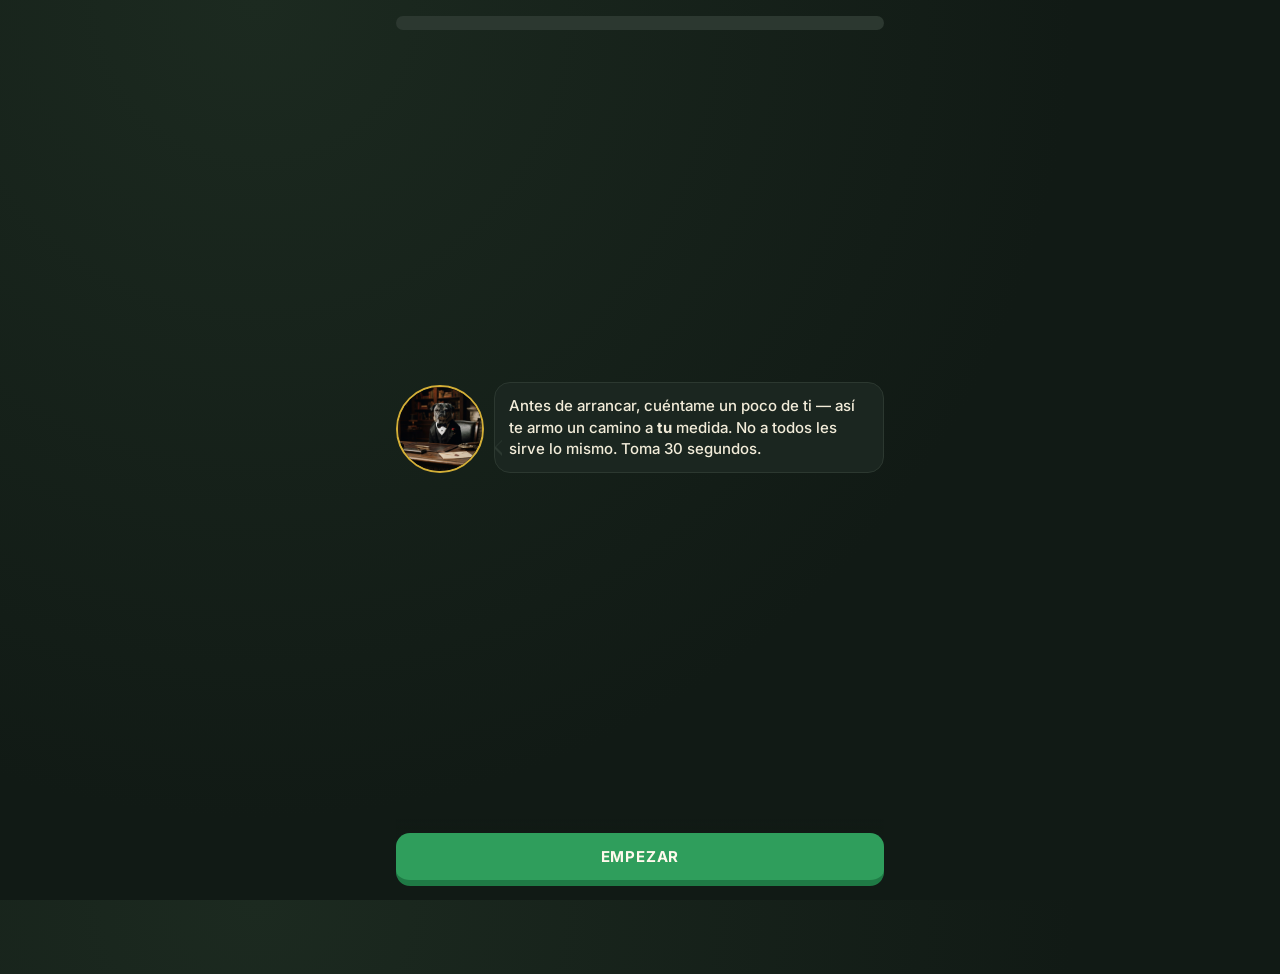
==== index.html @ 35380cba "Colmillo Rentable — app web (v1 para pruebas)" ====
<!DOCTYPE html>
<html lang="es">
<head>
  <meta charset="UTF-8" />
  <meta name="viewport" content="width=device-width, initial-scale=1.0, maximum-scale=1.0, user-scalable=no" />
  <meta name="theme-color" content="#111a15" />
  <title>Colmillo Rentable — aprende a invertir</title>
  <link rel="preconnect" href="https://fonts.googleapis.com" />
  <link rel="preconnect" href="https://fonts.gstatic.com" crossorigin />
  <link rel="stylesheet" href="https://fonts.googleapis.com/css2?family=Fraunces:opsz,wght@9..144,500;9..144,600&family=Inter:wght@500;600;700;800&display=swap" />
  <link rel="stylesheet" href="css/styles.css" />
  <link rel="icon" href="assets/mascots/colmillo.png" />
</head>
<body>
  <!-- Barra superior: racha · XP -->
  <header id="topbar" class="topbar hidden">
    <div class="stat" title="Racha"><i id="ic-flame" class="stat-ic"></i><span id="stat-racha">0</span></div>
    <div class="stat" title="XP"><i id="ic-zap" class="stat-ic"></i><span id="stat-xp">0</span></div>
  </header>

  <!-- Contenedor de vistas (lo llena el router) -->
  <main id="app"></main>

  <!-- Navegación inferior -->
  <nav id="tabbar" class="tabbar hidden">
    <button data-route="#/mapa"   class="tab"><i id="ic-map" class="tab-ic"></i><span>Aprender</span></button>
    <button data-route="#/perfil" class="tab"><i id="ic-paw" class="tab-ic"></i><span>Perfil</span></button>
    <button data-route="#/panel"  class="tab"><i id="ic-activity" class="tab-ic"></i><span>Panel</span></button>
  </nav>

  <script type="module" src="js/app.js"></script>
</body>
</html>
---- css/styles.css ----
/* ===== Colmillo Rentable — tema "banca privada" (oscuro, esmeralda + oro) ===== */
:root{
  --verde:#2f9e5c; --verde-osc:#1f7a45; --verde-claro:rgba(47,158,92,.22);
  --azul:#5a9bc4; --azul-osc:#3f7996;
  --rojo:#e0625f; --rojo-osc:#a83f3d; --rojo-claro:rgba(224,98,95,.2);
  --oro:#d4af37; --oro-osc:#a9862a;
  --tinta:#f2ecd9; --gris:#8f8877; --gris-cl:#2c3830; --gris-bg:#111a15;
  --panel:#1b2620; --blanco:#fff9ec;
  --sombra:0 2px 0; --radio:14px;
  --fuente:'Inter','Segoe UI',system-ui,-apple-system,sans-serif;
  --fuente-display:'Fraunces','Georgia',serif;
}
*{box-sizing:border-box;margin:0;padding:0;-webkit-tap-highlight-color:transparent}
html,body{height:100%}
body{
  font-family:var(--fuente); color:var(--tinta);
  background-color:var(--gris-bg);
  background-image:radial-gradient(circle at 20% 0%, #1c2a20 0%, var(--gris-bg) 60%);
  font-weight:500; overscroll-behavior:none;
  display:flex; flex-direction:column; min-height:100vh;
}
.hidden{display:none !important}
button{font-family:inherit; cursor:pointer; border:none; background:none; font-weight:700}
img{max-width:100%}

/* ===== Barra superior ===== */
.topbar{
  display:flex; gap:18px; justify-content:center; align-items:center;
  padding:12px; background:var(--panel); border-bottom:1px solid var(--gris-cl);
  position:sticky; top:0; z-index:20;
}
.topbar .stat{display:flex; align-items:center; gap:5px; font-size:17px; font-weight:700; color:var(--tinta)}
.stat-ic{display:inline-flex}
.stat:nth-child(1) .stat-ic{color:#d98a4a}
.stat:nth-child(2) .stat-ic{color:var(--oro)}
.stat:nth-child(3) .stat-ic{color:var(--rojo)}

/* ===== Contenedor ===== */
#app{flex:1; width:100%; max-width:520px; margin:0 auto; padding:16px 16px 90px; position:relative}

/* ===== Barra inferior ===== */
.tabbar{
  position:fixed; bottom:0; left:0; right:0; z-index:20;
  display:flex; justify-content:space-around; align-items:center;
  background:var(--panel); border-top:1px solid var(--gris-cl);
  max-width:520px; margin:0 auto; padding:6px;
}
.tab{
  display:flex; flex-direction:column; align-items:center; gap:2px;
  color:var(--gris); padding:6px 18px; border-radius:12px; flex:1;
}
.tab-ic{display:inline-flex}
.tab span{font-size:11px; text-transform:uppercase; letter-spacing:.5px; font-weight:700}
.tab.activa{color:var(--oro); background:var(--verde-claro)}

/* ===== Botón 3D ===== */
.btn{
  display:inline-flex; align-items:center; justify-content:center; gap:8px;
  width:100%; padding:14px 20px; border-radius:var(--radio);
  background:var(--verde); color:var(--blanco); font-size:15px; text-transform:uppercase;
  letter-spacing:.8px; box-shadow:var(--sombra) var(--verde-osc); transition:.05s;
  border-bottom:4px solid var(--verde-osc); font-weight:700;
}
.btn:active{transform:translateY(2px); border-bottom-width:2px}
.btn--azul{background:var(--azul); border-color:var(--azul-osc); box-shadow:var(--sombra) var(--azul-osc)}
.btn--gris{background:var(--gris-cl); color:var(--gris); border-color:#1a231d; box-shadow:var(--sombra) #1a231d}
.btn--fantasma{background:transparent; color:var(--oro); border:1px solid var(--gris-cl); box-shadow:none}
.btn:disabled{opacity:.5; cursor:not-allowed}

/* ===== MAPA / skill tree ===== */
.mapa-header{
  background:linear-gradient(135deg,#1f3d2b,#16281b); color:var(--blanco); border-radius:var(--radio);
  padding:18px 20px; margin-bottom:24px; border:1px solid var(--gris-cl);
  box-shadow:0 8px 24px rgba(0,0,0,.35);
}
.mapa-header h1{
  font-family:var(--fuente-display); font-size:20px; letter-spacing:.5px;
  display:flex; align-items:center; gap:10px; font-weight:600;
}
.mapa-header .header-mascota{width:36px; height:36px; border-radius:50%; object-fit:cover; border:2px solid var(--oro)}
.mapa-header p{font-weight:500; opacity:.75; font-size:13px; margin-top:6px; letter-spacing:.2px}

/* Tarjeta de repaso diario */
.repaso-cta{
  width:100%; display:flex; align-items:center; gap:12px; text-align:left;
  background:linear-gradient(135deg,#2a2416,var(--panel)); border:1px solid var(--oro);
  border-radius:var(--radio); padding:14px 16px; margin-bottom:22px; color:var(--tinta);
  box-shadow:0 4px 16px rgba(212,175,55,.1); transition:.05s;
}
.repaso-cta:active{transform:translateY(2px)}
.repaso-ic{display:inline-flex; color:var(--oro); flex-shrink:0}
.repaso-txt{flex:1; display:flex; flex-direction:column}
.repaso-txt b{font-family:var(--fuente-display); font-size:15px; font-weight:600; color:var(--oro)}
.repaso-txt small{font-size:12px; color:var(--gris); font-weight:500}
.repaso-num{background:var(--oro); color:#241c05; font-weight:700; font-size:15px;
  min-width:30px; height:30px; border-radius:50%; display:flex; align-items:center; justify-content:center; flex-shrink:0}

/* Etiqueta de unidad opcional/recomendado */
.unidad-etiqueta{
  font-size:10px; font-weight:700; text-transform:uppercase; letter-spacing:.5px;
  padding:3px 9px; border-radius:8px; background:rgba(0,0,0,.28); color:#fff;
  white-space:nowrap; align-self:flex-start;
}

/* Checkpoint de graduación (entre núcleo y opcional) */
.graduacion{
  display:flex; align-items:center; gap:14px; margin:12px 0 26px;
  border-radius:var(--radio); padding:16px 18px;
}
.graduacion.lograda{
  background:linear-gradient(135deg,#243d1f,#182a16); border:1px solid var(--oro);
  box-shadow:0 6px 20px rgba(212,175,55,.14);
}
.graduacion.pendiente{ background:var(--panel); border:1px dashed var(--gris-cl); opacity:.75; }
.graduacion-ic{ display:inline-flex; flex-shrink:0; color:var(--oro); }
.graduacion.pendiente .graduacion-ic{ color:var(--gris); }
.graduacion-txt b{ font-family:var(--fuente-display); font-size:17px; font-weight:600; display:block; }
.graduacion.lograda .graduacion-txt b{ color:var(--oro); }
.graduacion-txt small{ font-size:12.5px; color:var(--gris); font-weight:500; line-height:1.4; display:block; margin-top:3px; }

/* Toggle de la sección opcional */
.opcional-toggle{
  width:100%; display:flex; justify-content:space-between; align-items:center;
  background:transparent; border:1px solid var(--gris-cl); border-radius:12px;
  padding:12px 16px; margin-bottom:18px; color:var(--gris);
  font-size:13px; font-weight:700; text-transform:uppercase; letter-spacing:.5px;
}
.opcional-flecha{ font-size:14px; }
.opcional-cont.oculto{ display:none; }

.unidad{margin-bottom:12px}
.unidad-sep{
  display:flex; align-items:center; gap:12px; margin:26px 0 20px; color:var(--gris);
}
.unidad-sep::before,.unidad-sep::after{content:''; flex:1; height:1px; background:var(--gris-cl)}
.unidad-sep b{font-size:12px; text-transform:uppercase; letter-spacing:1px; white-space:nowrap}

.unidad-banner{
  color:var(--blanco); border-radius:var(--radio); padding:14px 16px; margin-bottom:22px;
  display:flex; justify-content:space-between; align-items:center;
  border:1px solid rgba(255,255,255,.08);
}
.unidad-banner h2{font-family:var(--fuente-display); font-size:15px; letter-spacing:.3px; font-weight:600}
.unidad-banner small{font-weight:500; opacity:.8; display:block; margin-top:2px; letter-spacing:0}
.unidad-banner .u-guia{width:44px; height:44px; border-radius:50%; border:2px solid rgba(255,255,255,.5); object-fit:cover}

/* Sendero de nodos */
.sendero{display:flex; flex-direction:column; align-items:center; gap:4px}
.nodo-fila{display:flex; justify-content:center; width:100%; position:relative}
.nodo{
  width:74px; height:74px; border-radius:50%; display:flex; align-items:center; justify-content:center;
  color:var(--blanco); position:relative; transition:.1s;
}
.nodo svg{width:28px; height:28px}
.nodo-btn{background:none; position:relative}
.nodo--activa{background:var(--verde); box-shadow:0 6px 0 var(--verde-osc); animation:latir 2s infinite}
.nodo--completa{background:var(--oro); box-shadow:0 6px 0 var(--oro-osc)}
.nodo--bloqueada{background:var(--gris-cl); box-shadow:0 6px 0 #182019; color:var(--gris)}
.nodo-btn:active .nodo--activa,.nodo-btn:active .nodo--completa{transform:translateY(3px); box-shadow:0 3px 0 var(--verde-osc)}
@keyframes latir{0%,100%{transform:scale(1)}50%{transform:scale(1.06)}}
.nodo-titulo{font-size:11px; color:var(--gris); text-align:center; margin-top:2px; max-width:100px; font-weight:600}
.burbuja-empezar{
  position:absolute; top:-38px; left:50%; transform:translateX(-50%);
  background:var(--oro); color:#241c05; border:none; border-radius:12px;
  padding:4px 12px; font-size:12px; text-transform:uppercase; font-weight:700; white-space:nowrap; animation:flotar 1.5s infinite;
}
@keyframes flotar{0%,100%{transform:translateX(-50%) translateY(0)}50%{transform:translateX(-50%) translateY(-4px)}}

/* ===== LECCIÓN ===== */
.leccion{display:flex; flex-direction:column; min-height:calc(100vh - 32px)}
.leccion-top{display:flex; align-items:center; gap:12px; margin-bottom:20px}
.cerrar{font-size:26px; color:var(--gris)}
.barra-prog{flex:1; height:14px; background:var(--gris-cl); border-radius:10px; overflow:hidden}
.barra-prog i{display:block; height:100%; background:var(--verde); border-radius:10px; transition:width .3s}

.card-cuerpo{flex:1; display:flex; flex-direction:column; justify-content:center}
.pregunta{font-family:var(--fuente-display); font-size:21px; font-weight:600; text-align:center; margin-bottom:8px; line-height:1.3}
.subpregunta{font-size:14px; color:var(--gris); text-align:center; margin-bottom:20px; font-weight:600}

/* Diálogo mascota */
.dialogo{display:flex; align-items:flex-end; gap:10px; margin:10px 0 24px}
.dialogo img{
  width:88px; height:88px; border-radius:50%; object-fit:cover; border:2px solid var(--oro); flex-shrink:0;
  transform-origin:bottom center;
  animation: mascota-entra .5s cubic-bezier(.2,.9,.3,1.3) both, mascota-respira 3.6s ease-in-out .5s infinite;
}
/* aparece con un rebote al hablar */
@keyframes mascota-entra{0%{transform:scale(.5) translateY(14px); opacity:0} 65%{transform:scale(1.08) translateY(0)} 100%{transform:scale(1) translateY(0); opacity:1}}
/* respiración/balanceo suave en reposo */
@keyframes mascota-respira{0%,100%{transform:translateY(0) rotate(0)} 50%{transform:translateY(-5px) rotate(-1.6deg)}}
/* el globo entra desde abajo */
@keyframes globo-entra{from{opacity:0; transform:translateY(8px)} to{opacity:1; transform:translateY(0)}}
.globo{
  background:var(--panel); border:1px solid var(--gris-cl); border-radius:16px; padding:12px 14px;
  font-size:15px; line-height:1.45; position:relative; font-weight:500;
  animation: globo-entra .4s ease both .18s;
}
.globo::before{content:''; position:absolute; left:-9px; bottom:16px; border:8px solid transparent; border-right-color:var(--gris-cl)}
.globo::after{content:''; position:absolute; left:-6px; bottom:18px; border:7px solid transparent; border-right-color:var(--panel)}

/* Opciones de quiz */
.opciones{display:flex; flex-direction:column; gap:12px; margin-top:8px}
.opcion{
  text-align:left; padding:16px; border-radius:var(--radio); background:var(--panel);
  border:1px solid var(--gris-cl); border-bottom-width:3px; font-size:15px; font-weight:600; color:var(--tinta);
  transition:.05s;
}
.opcion:active{transform:translateY(2px); border-bottom-width:1px}
.opcion.sel{border-color:var(--azul); background:rgba(90,155,196,.16); color:var(--azul)}
.opcion.ok{border-color:var(--verde); background:var(--verde-claro); color:#6fcf97}
.opcion.mal{border-color:var(--rojo); background:var(--rojo-claro); color:#ef9997}
.opcion:disabled{cursor:default}

/* Calculadora / slider */
.calc-box{background:var(--panel); border:1px solid var(--gris-cl); border-radius:var(--radio); padding:18px; text-align:center}
.calc-grande{font-family:var(--fuente-display); font-size:32px; font-weight:600; color:var(--oro); margin:8px 0}
.rango{width:100%; margin:14px 0; accent-color:var(--verde)}
.rango-fila{display:flex; justify-content:space-between; font-size:13px; color:var(--gris)}

/* Acción / nivel jefe */
.accion-box{background:linear-gradient(160deg,#241f10,var(--panel)); border:1px solid var(--oro); border-radius:var(--radio); padding:18px; box-shadow:0 6px 20px rgba(212,175,55,.08)}
.accion-box h3{font-family:var(--fuente-display); color:var(--oro); font-size:14px; letter-spacing:.5px; margin-bottom:10px; font-weight:600}
.checklist{list-style:none; display:flex; flex-direction:column; gap:10px; margin:10px 0}
.checklist li{display:flex; gap:10px; align-items:flex-start; font-size:14px; font-weight:600}
.checklist input{width:20px; height:20px; accent-color:var(--oro); flex-shrink:0}
.link-oficial{display:inline-block; margin-top:6px; color:var(--azul); font-size:13px; text-decoration:underline}
.aviso{font-size:12px; color:var(--gris); font-weight:600; margin-top:12px; line-height:1.4}

/* Guía (contenido de referencia — para leer, no para responder) */
.guia{display:flex; flex-direction:column; gap:12px; margin-top:8px}
.guia-seccion{background:var(--panel); border:1px solid var(--gris-cl); border-left:3px solid var(--azul); border-radius:var(--radio); padding:14px 16px}
.guia-seccion h4{font-family:var(--fuente-display); font-size:14px; font-weight:600; color:var(--azul); margin-bottom:6px}
.guia-seccion p{font-size:14px; line-height:1.5; font-weight:500}
.guia-ejemplo{background:linear-gradient(160deg,#1c2418,var(--panel)); border:1px solid var(--verde); border-radius:var(--radio); padding:14px 16px}
.guia-ejemplo h4{font-family:var(--fuente-display); font-size:14px; font-weight:600; color:var(--verde); margin-bottom:6px}
.guia-ejemplo p{font-size:14px; line-height:1.5; font-weight:500}
.guia-plataforma{background:var(--panel); border:1px solid var(--gris-cl); border-radius:var(--radio); padding:14px 16px; position:relative}
.guia-plataforma.destacada{border-color:var(--oro); box-shadow:0 4px 16px rgba(212,175,55,.1)}
.guia-plataforma h4{font-family:var(--fuente-display); font-size:15px; font-weight:600; margin-bottom:6px}
.guia-plataforma h4 small{font-family:var(--fuente); font-weight:500; color:var(--gris); font-size:12px}
.guia-plataforma p{font-size:14px; line-height:1.5; font-weight:500; margin-bottom:4px}
.guia-tag{position:absolute; top:-10px; right:14px; background:var(--oro); color:#241c05; font-size:10px; font-weight:700;
  text-transform:uppercase; padding:3px 10px; border-radius:8px; letter-spacing:.4px}

/* Etapa (contenido personalizado por edad) */
.etapa-riesgo{font-size:13px; line-height:1.5; font-weight:500; margin-top:12px; padding-top:12px; border-top:1px solid var(--gris-cl)}
.etapa-riesgo b{color:var(--oro)}
.etapa-regla{background:rgba(212,175,55,.08); border:1px solid var(--gris-cl); border-radius:10px; padding:10px 12px; margin-top:12px; font-size:13px; line-height:1.5}
.etapa-regla span{display:block; color:var(--gris); font-size:11px; text-transform:uppercase; letter-spacing:.4px; margin-bottom:4px}
.etapa-regla b{color:var(--oro); font-family:var(--fuente-display); font-size:15px}

/* Maestro (caricatura + por qué es leyenda) */
.maestro{background:linear-gradient(160deg,#1f2a22,var(--panel)); border:1px solid var(--gris-cl);
  border-radius:var(--radio); padding:20px 18px; text-align:center; margin-top:8px}
.maestro-medallon{width:120px; height:120px; margin:0 auto 12px}
.retrato-svg{width:100%; height:100%; display:block}
.maestro-nombre{font-family:var(--fuente-display); font-size:20px; font-weight:600; color:var(--oro)}
.maestro-meta{font-size:12px; color:var(--gris); font-weight:600; margin-top:2px}
.maestro-bullets{list-style:none; text-align:left; display:flex; flex-direction:column; gap:8px; margin:16px 0}
.maestro-bullets li{font-size:14px; line-height:1.45; font-weight:500; padding-left:20px; position:relative}
.maestro-bullets li::before{content:'◆'; position:absolute; left:0; color:var(--oro); font-size:10px; top:3px}
.maestro-cita{font-family:var(--fuente-display); font-style:italic; font-size:15px; line-height:1.5;
  color:var(--tinta); border-top:1px solid var(--gris-cl); padding-top:14px; margin-top:6px; opacity:.9}

/* Película */
.pelicula{display:flex; gap:14px; background:var(--panel); border:1px solid var(--gris-cl);
  border-radius:var(--radio); padding:16px; margin-top:8px}
.pelicula-poster{width:96px; flex-shrink:0}
.poster-svg{width:100%; height:auto; display:block; border-radius:8px}
.pelicula-info{flex:1; min-width:0}
.pelicula-info h3{font-family:var(--fuente-display); font-size:18px; font-weight:600}
.pelicula-info p{font-size:13px; line-height:1.45; font-weight:500; margin:8px 0}
.pelicula-acciones{display:flex; flex-direction:column; gap:8px; margin-top:10px}
.pelicula-acciones .btn{width:100%; font-size:13px; padding:11px 14px}
@media (max-width:400px){ .pelicula{flex-direction:column} .pelicula-poster{width:120px; margin:0 auto} }

/* Pie de feedback (sheet inferior) */
.feedback{
  position:fixed; left:0; right:0; bottom:0; z-index:30; padding:18px 16px 26px;
  transform:translateY(110%); transition:transform .25s; max-width:520px; margin:0 auto;
}
.feedback.show{transform:translateY(0)}
.feedback.ok{background:var(--verde-osc); color:var(--blanco)}
.feedback.mal{background:var(--rojo-osc); color:var(--blanco)}
.feedback-titulo{display:flex; align-items:center; gap:8px; font-size:19px; font-weight:700; margin-bottom:6px}
.feedback-exp{font-size:14px; font-weight:500; margin-bottom:14px; line-height:1.4; opacity:.92}
.feedback.ok .btn{background:#153d24; border-color:#0c2415; box-shadow:var(--sombra) #0c2415; color:var(--blanco)}
.feedback.mal .btn{background:#5c211f; border-color:#3d1513; box-shadow:var(--sombra) #3d1513; color:var(--blanco)}

.pie-fijo{position:sticky; bottom:0; padding-top:14px; background:linear-gradient(transparent,var(--gris-bg) 30%)}

/* Celebración fin de lección */
.celebra{text-align:center; padding-top:30px}
.celebra img{width:150px; height:150px; border-radius:50%; object-fit:cover; border:5px solid var(--oro); margin-bottom:16px; animation:latir 1.2s infinite}
.celebra h2{font-family:var(--fuente-display); font-size:24px; font-weight:600; color:var(--oro); margin-bottom:8px}
.premios{display:flex; gap:12px; justify-content:center; margin:20px 0}
.premio{background:var(--panel); border:1px solid var(--gris-cl); border-radius:12px; padding:14px 18px; font-size:17px; font-weight:700;
  display:flex; flex-direction:column; align-items:center; gap:4px; color:var(--oro)}
.premio small{display:block; font-size:11px; color:var(--gris); text-transform:uppercase; margin-top:2px; font-weight:600}

/* Perfil */
.perfil-hero{text-align:center; padding:20px 0}
.perfil-hero img{width:120px; height:120px; border-radius:50%; object-fit:cover; border:3px solid var(--oro)}
.perfil-hero h2{font-family:var(--fuente-display); margin-top:12px; font-size:20px; font-weight:600}
.perfil-stats{display:grid; grid-template-columns:1fr 1fr; gap:12px; margin:20px 0}
.pstat{background:var(--panel); border:1px solid var(--gris-cl); border-radius:12px; padding:16px; text-align:center;
  display:flex; flex-direction:column; align-items:center; gap:4px; color:var(--verde)}
.pstat b{font-size:21px; display:block; color:var(--tinta)}
.pstat small{color:var(--gris); text-transform:uppercase; font-size:11px; font-weight:600}
.equipo{display:flex; flex-direction:column; gap:10px; margin-top:16px}
.miembro{display:flex; gap:12px; align-items:center; background:var(--panel); border:1px solid var(--gris-cl); border-radius:12px; padding:10px 12px}
.miembro img{width:52px; height:52px; border-radius:50%; object-fit:cover; border:2px solid var(--gris-cl)}
.miembro b{font-size:15px}
.miembro small{color:var(--gris); font-size:12px; font-weight:600; display:block}

/* Panel (placeholder Fase D) */
.panel-cta{text-align:center; padding:30px 10px}
.panel-cta img{width:120px;height:120px;border-radius:50%;object-fit:cover;border:3px solid var(--azul)}

/* util */
.centro{text-align:center}
.mt{margin-top:16px}
.txt-mini{font-size:12px; color:var(--gris); font-weight:600}

/* la caricatura del maestro entra con un pop */
.maestro-medallon{animation: mascota-entra .55s cubic-bezier(.2,.9,.3,1.3) both}
/* las mascotas del equipo (perfil) respiran suave, con desfase entre ellas */
.miembro img{animation: mascota-respira 4s ease-in-out infinite}
.miembro:nth-child(2) img{animation-delay:.6s}
.miembro:nth-child(3) img{animation-delay:1.2s}
.miembro:nth-child(4) img{animation-delay:1.8s}

/* Accesibilidad: apagar movimiento si el sistema lo pide */
@media (prefers-reduced-motion: reduce){
  *{animation-duration:.001ms !important; animation-iteration-count:1 !important}
}
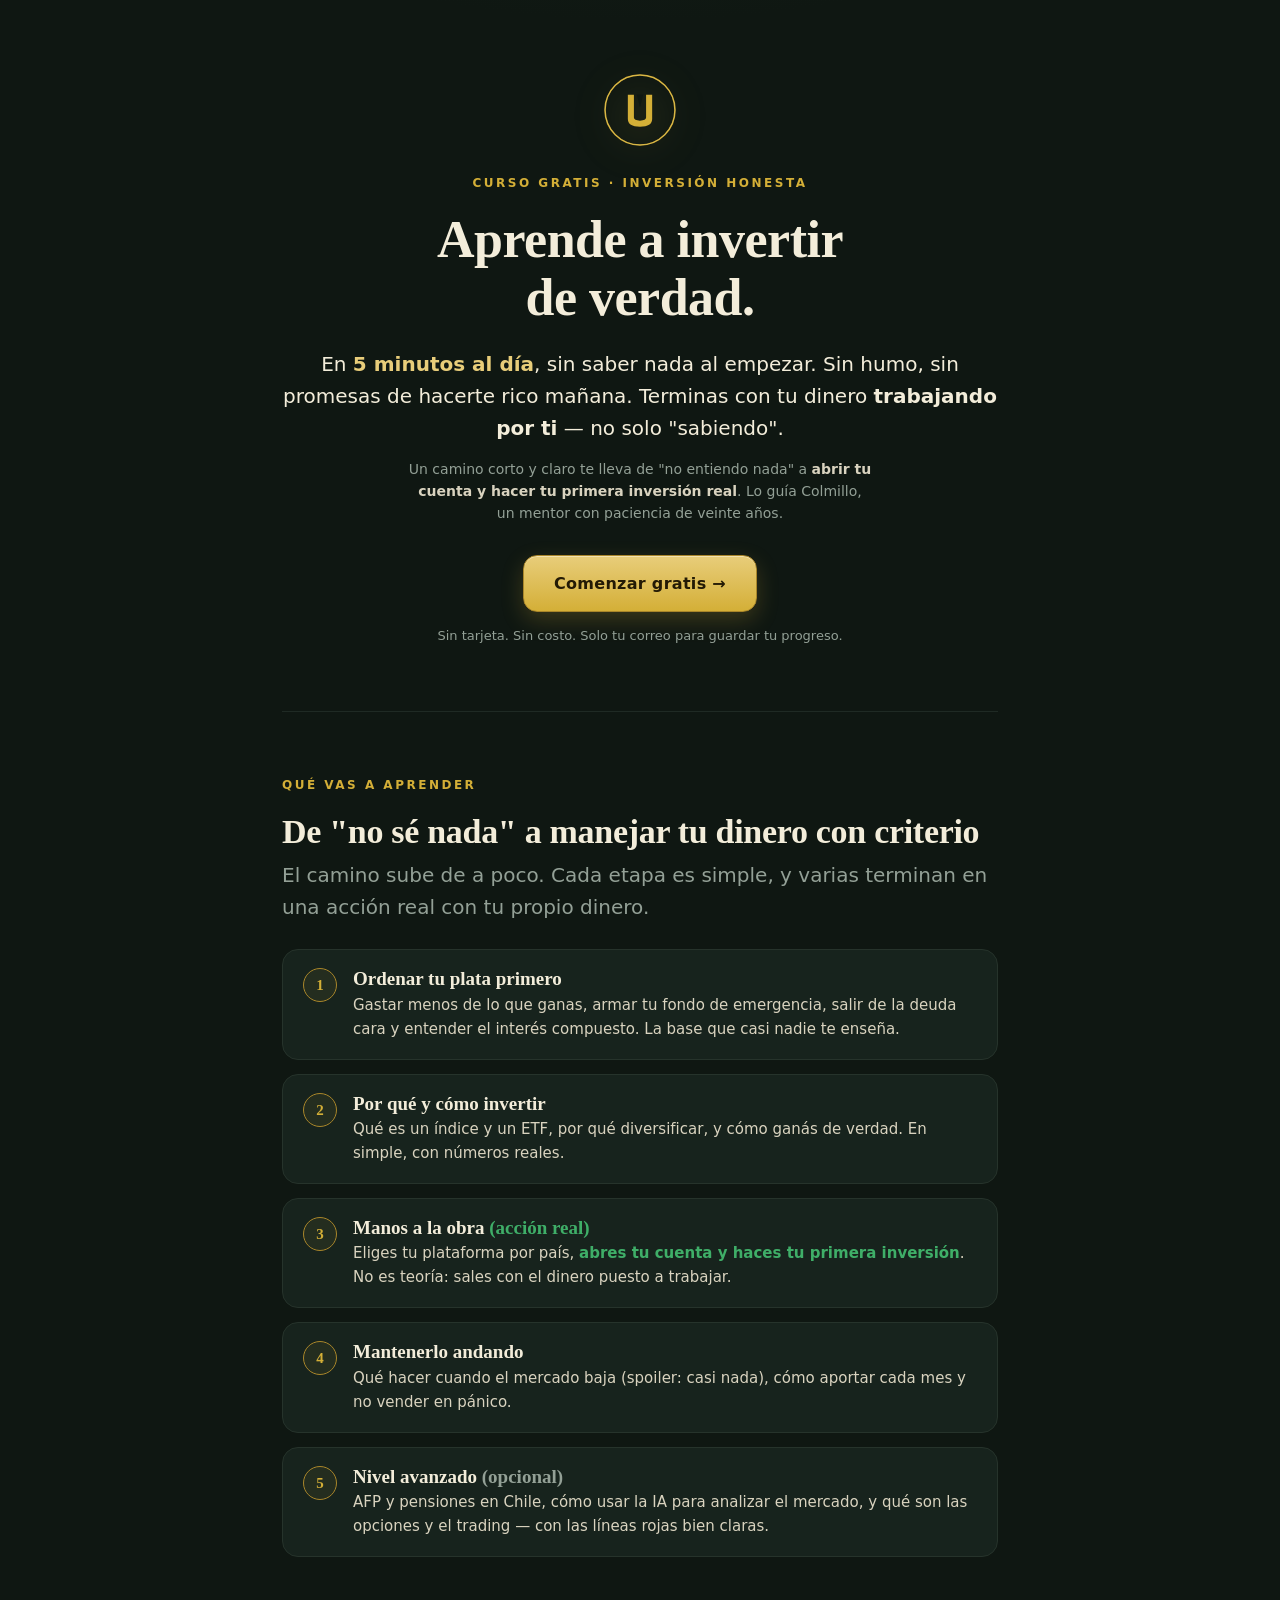
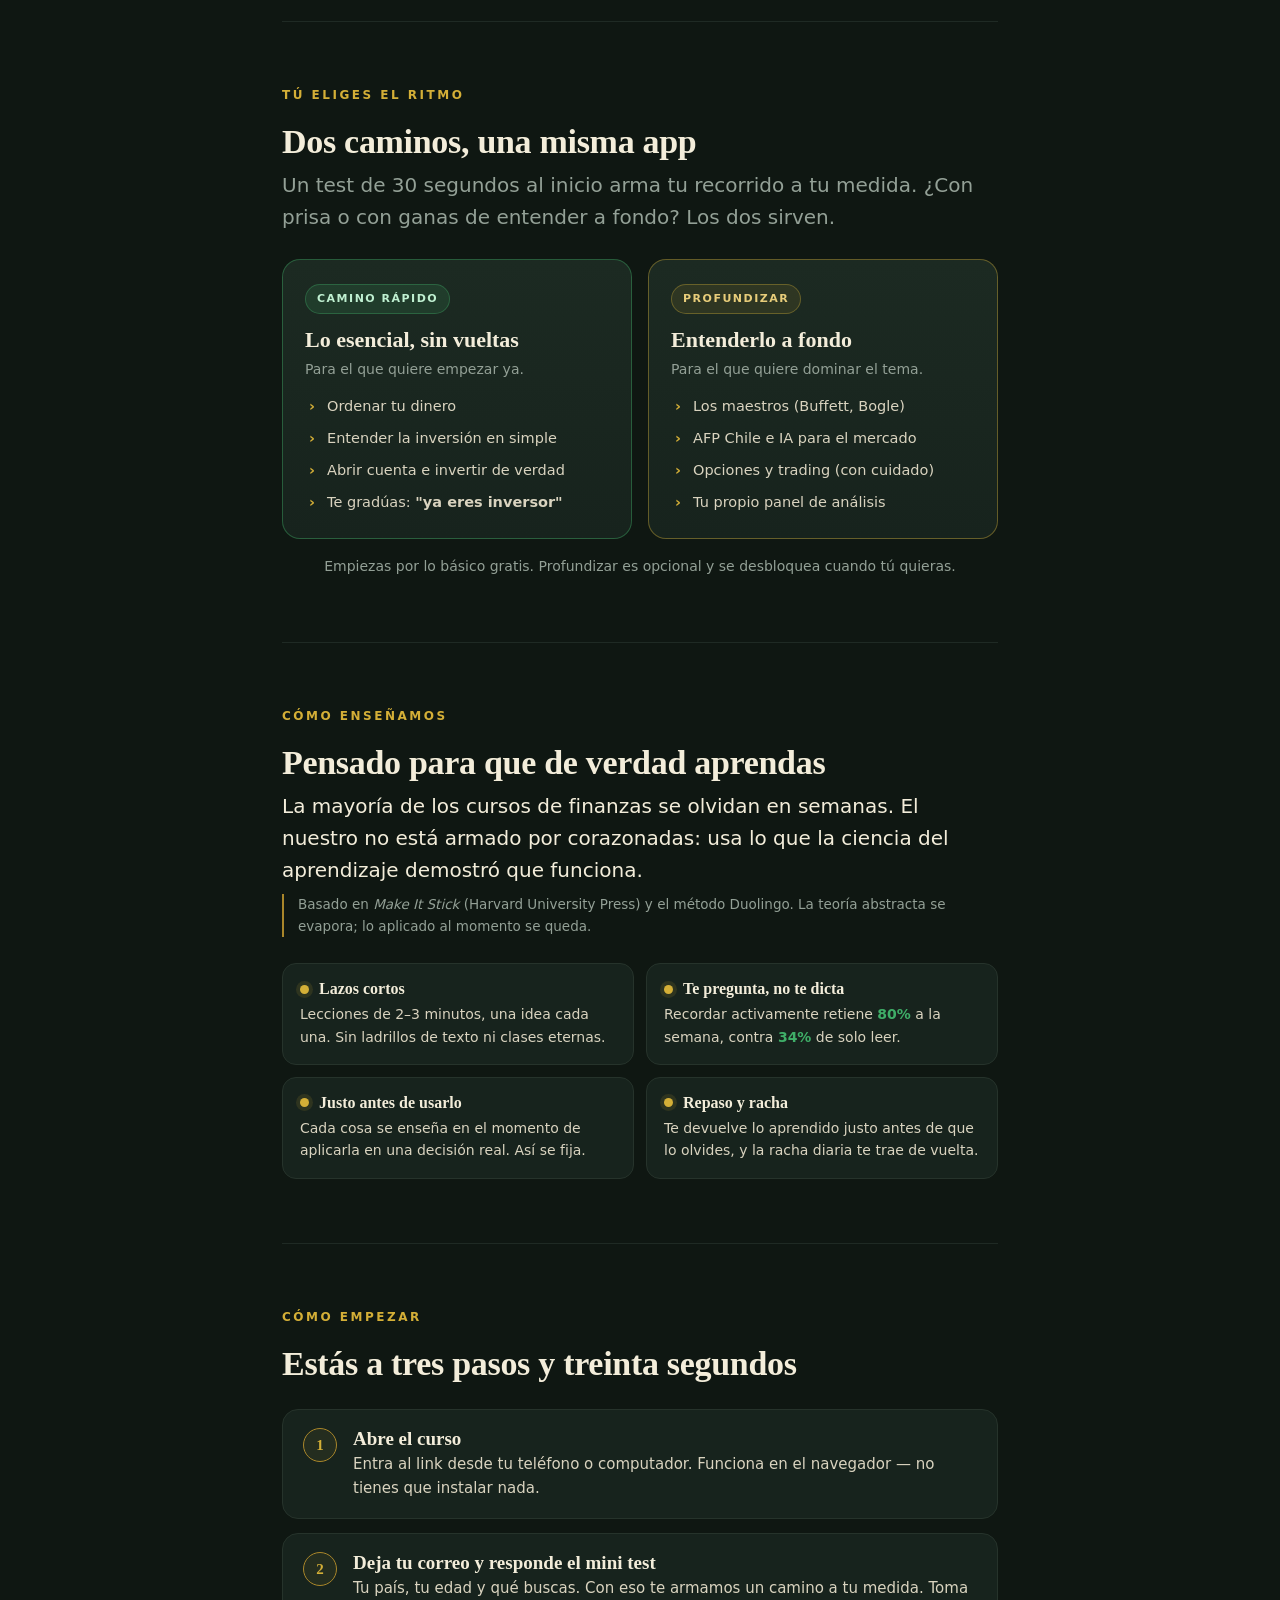
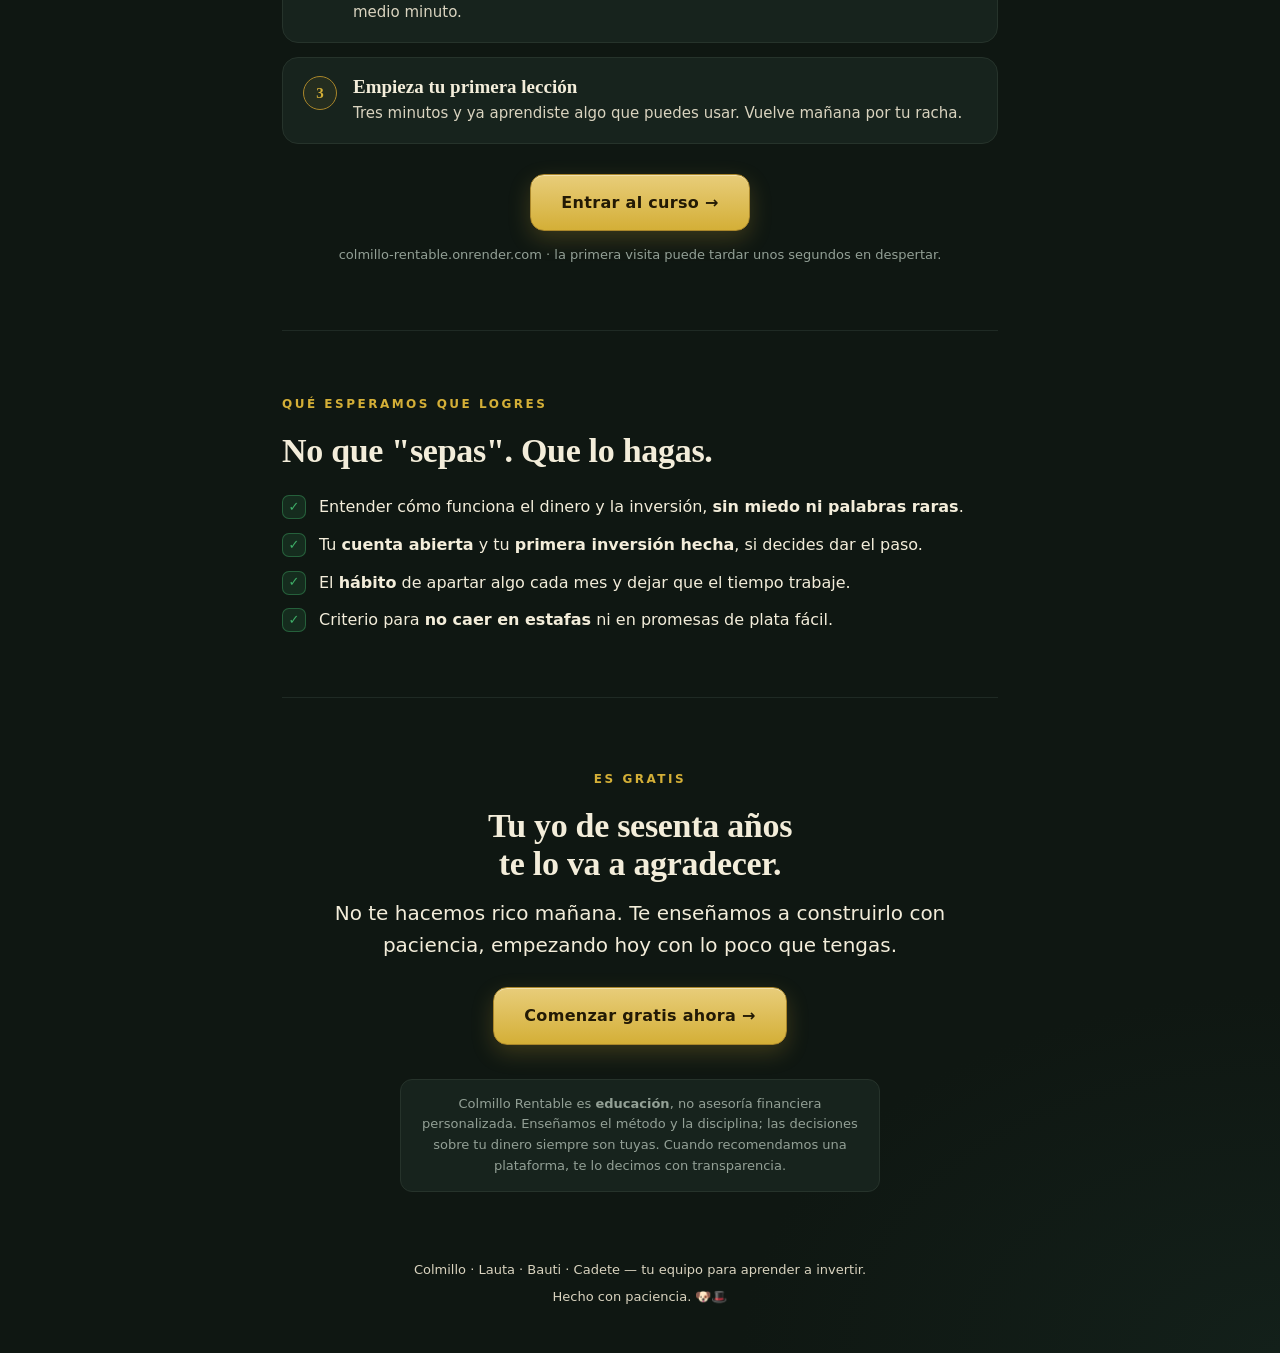
==== commit 06b5eca1: "Landing de venta como home (para captar en redes); demo movida a demo.html Co-Authored-By: Claude Op" ====
--- a/index.html
+++ b/index.html
@@ -1,33 +1,286 @@
 <!DOCTYPE html>
 <html lang="es">
 <head>
-  <meta charset="UTF-8" />
-  <meta name="viewport" content="width=device-width, initial-scale=1.0, maximum-scale=1.0, user-scalable=no" />
-  <meta name="theme-color" content="#111a15" />
-  <title>Colmillo Rentable — aprende a invertir</title>
-  <link rel="preconnect" href="https://fonts.googleapis.com" />
-  <link rel="preconnect" href="https://fonts.gstatic.com" crossorigin />
-  <link rel="stylesheet" href="https://fonts.googleapis.com/css2?family=Fraunces:opsz,wght@9..144,500;9..144,600&family=Inter:wght@500;600;700;800&display=swap" />
-  <link rel="stylesheet" href="css/styles.css" />
-  <link rel="icon" href="assets/mascots/colmillo.png" />
+<meta charset="UTF-8" />
+<meta name="viewport" content="width=device-width, initial-scale=1.0" />
+<meta name="description" content="Curso gratis para aprender a invertir de verdad, en 5 minutos al dia. Sin humo: empiezas por lo basico y terminas con tu dinero trabajando." />
+<meta name="theme-color" content="#0f1712" />
+<link rel="icon" href="https://colmillo-rentable.onrender.com/assets/mascots/colmillo.png" />
+<!-- Open Graph / redes sociales -->
+<meta property="og:type" content="website" />
+<meta property="og:site_name" content="Colmillo Rentable" />
+<meta property="og:title" content="Colmillo Rentable — aprende a invertir de verdad" />
+<meta property="og:description" content="Curso gratis para aprender a invertir de verdad, en 5 minutos al dia. Sin humo: empiezas por lo basico y terminas con tu dinero trabajando." />
+<meta property="og:image" content="https://colmillo-rentable.onrender.com/assets/splash_a.jpg" />
+<meta property="og:url" content="https://cstamigo-droid.github.io/colmillo-rentable/" />
+<meta name="twitter:card" content="summary_large_image" />
+<meta name="twitter:title" content="Colmillo Rentable — aprende a invertir de verdad" />
+<meta name="twitter:description" content="Curso gratis para aprender a invertir de verdad, en 5 minutos al dia. Sin humo: empiezas por lo basico y terminas con tu dinero trabajando." />
+<meta name="twitter:image" content="https://colmillo-rentable.onrender.com/assets/splash_a.jpg" />
+<title>Colmillo Rentable — aprende a invertir de verdad</title>
+<style>
+  :root{
+    --bg:#0f1712; --bg2:#0b120e; --panel:#17231d; --panel2:#1c2a22;
+    --line:#26332b; --line-soft:#1f2a24;
+    --oro:#d4af37; --oro-cl:#e8cd7a; --oro-osc:#a9862a;
+    --verde:#3fae68; --verde-osc:#1f7a45;
+    --crema:#f3edda; --crema-dim:#d9d3bf; --mut:#93a096;
+    --serif: ui-serif, Georgia, "Times New Roman", serif;
+    --sans: system-ui, -apple-system, "Segoe UI", Roboto, sans-serif;
+    --maxw: 760px;
+  }
+  *{box-sizing:border-box; margin:0; padding:0}
+  body{
+    font-family:var(--sans); color:var(--crema);
+    background:
+      radial-gradient(1200px 700px at 50% -8%, #16281d 0%, transparent 55%),
+      radial-gradient(900px 600px at 100% 100%, #13201a 0%, transparent 60%),
+      var(--bg);
+    line-height:1.6; -webkit-font-smoothing:antialiased;
+  }
+  .wrap{max-width:var(--maxw); margin:0 auto; padding:0 22px}
+  section{padding:64px 0; border-top:1px solid var(--line-soft)}
+  section:first-of-type{border-top:none}
+
+  .eyebrow{
+    font-size:12px; letter-spacing:2.5px; text-transform:uppercase;
+    color:var(--oro); font-weight:700; margin-bottom:18px;
+  }
+  h1,h2,h3{font-family:var(--serif); font-weight:600; text-wrap:balance; line-height:1.12}
+  h1{font-size:clamp(34px,7vw,52px); letter-spacing:-.5px}
+  h2{font-size:clamp(25px,4.6vw,34px); letter-spacing:-.3px; margin-bottom:8px}
+  h3{font-size:19px}
+  p{color:var(--crema-dim)}
+  .lead{font-size:clamp(17px,2.4vw,20px); color:var(--crema); max-width:60ch}
+  .muted{color:var(--mut)}
+  .kicker{color:var(--oro-cl)}
+
+  /* ---------- HERO ---------- */
+  .hero{padding-top:72px; text-align:center}
+  .crest{
+    width:76px; height:76px; margin:0 auto 26px; display:block;
+    filter:drop-shadow(0 6px 18px rgba(212,175,55,.25));
+  }
+  .hero h1{margin-bottom:20px}
+  .hero .lead{margin:0 auto 14px}
+  .hero .fine{font-size:14px; color:var(--mut); max-width:52ch; margin:0 auto 30px}
+  .hero .fine b{color:var(--crema-dim); font-weight:600}
+
+  .cta{
+    display:inline-flex; align-items:center; gap:10px; text-decoration:none;
+    background:linear-gradient(180deg,var(--oro-cl),var(--oro)); color:#231a05;
+    font-weight:800; font-size:16px; letter-spacing:.3px;
+    padding:15px 30px; border-radius:14px;
+    box-shadow:0 8px 22px rgba(212,175,55,.22), inset 0 1px 0 rgba(255,255,255,.4);
+    border:1px solid var(--oro-osc); transition:transform .12s ease, box-shadow .12s ease;
+  }
+  .cta:hover{transform:translateY(-2px); box-shadow:0 12px 28px rgba(212,175,55,.32)}
+  .cta:focus-visible{outline:3px solid var(--oro-cl); outline-offset:3px}
+  .cta.small{font-size:15px; padding:12px 22px}
+  .cta-note{display:block; margin-top:14px; font-size:13px; color:var(--mut)}
+
+  /* ---------- JOURNEY ---------- */
+  .journey{list-style:none; display:flex; flex-direction:column; gap:14px; margin-top:26px}
+  .step{
+    display:grid; grid-template-columns:auto 1fr; gap:16px; align-items:start;
+    background:var(--panel); border:1px solid var(--line); border-radius:16px; padding:18px 20px;
+  }
+  .step .n{
+    font-family:var(--serif); font-size:15px; font-weight:700; color:var(--oro);
+    width:34px; height:34px; border-radius:50%; display:grid; place-items:center;
+    border:1px solid var(--oro-osc); background:rgba(212,175,55,.07); flex:none;
+  }
+  .step h3{margin-bottom:3px}
+  .step p{font-size:15px}
+  .step .real{color:var(--verde); font-weight:600}
+
+  /* ---------- TWO PATHS ---------- */
+  .paths{display:grid; grid-template-columns:1fr 1fr; gap:16px; margin-top:26px}
+  @media(max-width:620px){.paths{grid-template-columns:1fr}}
+  .path{
+    background:linear-gradient(180deg,var(--panel2),var(--panel)); border:1px solid var(--line);
+    border-radius:18px; padding:24px 22px; position:relative; overflow:hidden;
+  }
+  .path.fast{border-color:rgba(63,174,104,.4)}
+  .path.deep{border-color:rgba(212,175,55,.4)}
+  .path .tag{
+    font-size:11px; letter-spacing:1.5px; text-transform:uppercase; font-weight:700;
+    padding:5px 11px; border-radius:999px; display:inline-block; margin-bottom:14px;
+  }
+  .path.fast .tag{color:#bff0d1; background:rgba(63,174,104,.14); border:1px solid rgba(63,174,104,.35)}
+  .path.deep .tag{color:var(--oro-cl); background:rgba(212,175,55,.1); border:1px solid rgba(212,175,55,.35)}
+  .path h3{font-size:22px; margin-bottom:6px}
+  .path .who{font-size:14px; color:var(--mut); margin-bottom:14px}
+  .path ul{list-style:none; display:flex; flex-direction:column; gap:9px}
+  .path li{font-size:14.5px; color:var(--crema-dim); padding-left:22px; position:relative}
+  .path li::before{content:"›"; position:absolute; left:4px; color:var(--oro); font-weight:800}
+  .paths-note{margin-top:16px; font-size:14px; color:var(--mut); text-align:center}
+
+  /* ---------- METHOD ---------- */
+  .method-lead{max-width:62ch; margin-bottom:8px}
+  .science{
+    font-size:13.5px; color:var(--mut); margin:6px 0 26px; padding-left:14px;
+    border-left:2px solid var(--oro-osc);
+  }
+  .principles{display:grid; grid-template-columns:1fr 1fr; gap:12px}
+  @media(max-width:620px){.principles{grid-template-columns:1fr}}
+  .pr{background:var(--panel); border:1px solid var(--line); border-radius:14px; padding:16px 17px}
+  .pr .h{display:flex; align-items:center; gap:10px; margin-bottom:5px}
+  .pr .dot{width:9px; height:9px; border-radius:50%; background:var(--oro); flex:none; box-shadow:0 0 0 4px rgba(212,175,55,.12)}
+  .pr h3{font-size:16px}
+  .pr p{font-size:14px}
+  .pr .stat{color:var(--verde); font-weight:700}
+
+  /* ---------- OUTCOMES ---------- */
+  .out{display:flex; flex-direction:column; gap:12px; margin-top:24px}
+  .out li{
+    list-style:none; display:grid; grid-template-columns:auto 1fr; gap:13px; align-items:start;
+    font-size:16px; color:var(--crema);
+  }
+  .check{
+    width:24px; height:24px; border-radius:7px; flex:none; margin-top:1px;
+    background:rgba(63,174,104,.14); border:1px solid rgba(63,174,104,.4);
+    display:grid; place-items:center; color:var(--verde); font-weight:900; font-size:13px;
+  }
+
+  /* ---------- CLOSER ---------- */
+  .closer{text-align:center; padding:72px 0 40px}
+  .closer h2{margin-bottom:14px}
+  .closer .lead{margin:0 auto 26px}
+  .honest{
+    max-width:58ch; margin:34px auto 0; font-size:13px; color:var(--mut);
+    background:var(--panel); border:1px solid var(--line); border-radius:12px; padding:14px 18px;
+  }
+  .foot{text-align:center; padding:28px 0 46px; font-size:13px; color:var(--mut)}
+  .foot .team{color:var(--crema-dim)}
+
+  @media(prefers-reduced-motion:no-preference){
+    .reveal{opacity:0; transform:translateY(14px); animation:rise .7s ease forwards}
+    @keyframes rise{to{opacity:1; transform:none}}
+    .d1{animation-delay:.05s}.d2{animation-delay:.14s}.d3{animation-delay:.22s}
+  }
+</style>
 </head>
 <body>
-  <!-- Barra superior: racha · XP -->
-  <header id="topbar" class="topbar hidden">
-    <div class="stat" title="Racha"><i id="ic-flame" class="stat-ic"></i><span id="stat-racha">0</span></div>
-    <div class="stat" title="XP"><i id="ic-zap" class="stat-ic"></i><span id="stat-xp">0</span></div>
-  </header>
-
-  <!-- Contenedor de vistas (lo llena el router) -->
-  <main id="app"></main>
-
-  <!-- Navegación inferior -->
-  <nav id="tabbar" class="tabbar hidden">
-    <button data-route="#/mapa"   class="tab"><i id="ic-map" class="tab-ic"></i><span>Aprender</span></button>
-    <button data-route="#/perfil" class="tab"><i id="ic-paw" class="tab-ic"></i><span>Perfil</span></button>
-    <button data-route="#/panel"  class="tab"><i id="ic-activity" class="tab-ic"></i><span>Panel</span></button>
-  </nav>
-
-  <script type="module" src="js/app.js"></script>
+<div class="wrap">
+
+  <!-- HERO -->
+  <section class="hero">
+    <svg class="crest reveal" viewBox="0 0 100 100" role="img" aria-label="Emblema Colmillo Rentable">
+      <circle cx="50" cy="50" r="46" fill="none" stroke="#d4af37" stroke-width="2"/>
+      <circle cx="50" cy="50" r="46" fill="none" stroke="#e8cd7a" stroke-width=".6" opacity=".6"/>
+      <path d="M34 30 L34 62 Q34 72 50 72 Q66 72 66 62 L66 30 L58 30 L58 60 Q58 64 50 64 Q42 64 42 60 L42 30 Z" fill="#d4af37"/>
+      <path d="M46 30 L54 30 L50 46 Z" fill="#0f1712"/>
+    </svg>
+    <p class="eyebrow reveal d1">Curso gratis · Inversión honesta</p>
+    <h1 class="reveal d1">Aprende a invertir<br>de verdad.</h1>
+    <p class="lead reveal d2">En <b class="kicker">5 minutos al día</b>, sin saber nada al empezar. Sin humo, sin promesas de hacerte rico mañana. Terminas con tu dinero <b>trabajando por ti</b> — no solo "sabiendo".</p>
+    <p class="fine reveal d2">Un camino corto y claro te lleva de "no entiendo nada" a <b>abrir tu cuenta y hacer tu primera inversión real</b>. Lo guía Colmillo, un mentor con paciencia de veinte años.</p>
+    <a class="cta reveal d3" href="https://colmillo-rentable.onrender.com" target="_blank" rel="noopener">Comenzar gratis →</a>
+    <span class="cta-note reveal d3">Sin tarjeta. Sin costo. Solo tu correo para guardar tu progreso.</span>
+  </section>
+
+  <!-- QUÉ APRENDES -->
+  <section>
+    <p class="eyebrow">Qué vas a aprender</p>
+    <h2>De "no sé nada" a manejar tu dinero con criterio</h2>
+    <p class="lead muted">El camino sube de a poco. Cada etapa es simple, y varias terminan en una acción real con tu propio dinero.</p>
+    <ol class="journey">
+      <li class="step"><span class="n">1</span><div><h3>Ordenar tu plata primero</h3><p>Gastar menos de lo que ganas, armar tu fondo de emergencia, salir de la deuda cara y entender el interés compuesto. La base que casi nadie te enseña.</p></div></li>
+      <li class="step"><span class="n">2</span><div><h3>Por qué y cómo invertir</h3><p>Qué es un índice y un ETF, por qué diversificar, y cómo ganás de verdad. En simple, con números reales.</p></div></li>
+      <li class="step"><span class="n">3</span><div><h3>Manos a la obra <span class="real">(acción real)</span></h3><p>Eliges tu plataforma por país, <span class="real">abres tu cuenta y haces tu primera inversión</span>. No es teoría: sales con el dinero puesto a trabajar.</p></div></li>
+      <li class="step"><span class="n">4</span><div><h3>Mantenerlo andando</h3><p>Qué hacer cuando el mercado baja (spoiler: casi nada), cómo aportar cada mes y no vender en pánico.</p></div></li>
+      <li class="step"><span class="n">5</span><div><h3>Nivel avanzado <span class="muted">(opcional)</span></h3><p>AFP y pensiones en Chile, cómo usar la IA para analizar el mercado, y qué son las opciones y el trading — con las líneas rojas bien claras.</p></div></li>
+    </ol>
+  </section>
+
+  <!-- DOS CAMINOS -->
+  <section>
+    <p class="eyebrow">Tú eliges el ritmo</p>
+    <h2>Dos caminos, una misma app</h2>
+    <p class="lead muted">Un test de 30 segundos al inicio arma tu recorrido a tu medida. ¿Con prisa o con ganas de entender a fondo? Los dos sirven.</p>
+    <div class="paths">
+      <div class="path fast">
+        <span class="tag">Camino rápido</span>
+        <h3>Lo esencial, sin vueltas</h3>
+        <p class="who">Para el que quiere empezar ya.</p>
+        <ul>
+          <li>Ordenar tu dinero</li>
+          <li>Entender la inversión en simple</li>
+          <li>Abrir cuenta e invertir de verdad</li>
+          <li>Te gradúas: <b>"ya eres inversor"</b></li>
+        </ul>
+      </div>
+      <div class="path deep">
+        <span class="tag">Profundizar</span>
+        <h3>Entenderlo a fondo</h3>
+        <p class="who">Para el que quiere dominar el tema.</p>
+        <ul>
+          <li>Los maestros (Buffett, Bogle)</li>
+          <li>AFP Chile e IA para el mercado</li>
+          <li>Opciones y trading (con cuidado)</li>
+          <li>Tu propio panel de análisis</li>
+        </ul>
+      </div>
+    </div>
+    <p class="paths-note">Empiezas por lo básico gratis. Profundizar es opcional y se desbloquea cuando tú quieras.</p>
+  </section>
+
+  <!-- CÓMO ENSEÑAMOS -->
+  <section>
+    <p class="eyebrow">Cómo enseñamos</p>
+    <h2>Pensado para que de verdad aprendas</h2>
+    <p class="lead method-lead">La mayoría de los cursos de finanzas se olvidan en semanas. El nuestro no está armado por corazonadas: usa lo que la ciencia del aprendizaje demostró que funciona.</p>
+    <p class="science">Basado en <i>Make It Stick</i> (Harvard University Press) y el método Duolingo. La teoría abstracta se evapora; lo aplicado al momento se queda.</p>
+    <div class="principles">
+      <div class="pr"><div class="h"><span class="dot"></span><h3>Lazos cortos</h3></div><p>Lecciones de 2–3 minutos, una idea cada una. Sin ladrillos de texto ni clases eternas.</p></div>
+      <div class="pr"><div class="h"><span class="dot"></span><h3>Te pregunta, no te dicta</h3></div><p>Recordar activamente retiene <span class="stat">80%</span> a la semana, contra <span class="stat">34%</span> de solo leer.</p></div>
+      <div class="pr"><div class="h"><span class="dot"></span><h3>Justo antes de usarlo</h3></div><p>Cada cosa se enseña en el momento de aplicarla en una decisión real. Así se fija.</p></div>
+      <div class="pr"><div class="h"><span class="dot"></span><h3>Repaso y racha</h3></div><p>Te devuelve lo aprendido justo antes de que lo olvides, y la racha diaria te trae de vuelta.</p></div>
+    </div>
+  </section>
+
+  <!-- CÓMO ENTRAR -->
+  <section>
+    <p class="eyebrow">Cómo empezar</p>
+    <h2>Estás a tres pasos y treinta segundos</h2>
+    <ol class="journey">
+      <li class="step"><span class="n">1</span><div><h3>Abre el curso</h3><p>Entra al link desde tu teléfono o computador. Funciona en el navegador — no tienes que instalar nada.</p></div></li>
+      <li class="step"><span class="n">2</span><div><h3>Deja tu correo y responde el mini test</h3><p>Tu país, tu edad y qué buscas. Con eso te armamos un camino a tu medida. Toma medio minuto.</p></div></li>
+      <li class="step"><span class="n">3</span><div><h3>Empieza tu primera lección</h3><p>Tres minutos y ya aprendiste algo que puedes usar. Vuelve mañana por tu racha.</p></div></li>
+    </ol>
+    <div style="text-align:center; margin-top:30px">
+      <a class="cta" href="https://colmillo-rentable.onrender.com" target="_blank" rel="noopener">Entrar al curso →</a>
+      <span class="cta-note">colmillo-rentable.onrender.com · la primera visita puede tardar unos segundos en despertar.</span>
+    </div>
+  </section>
+
+  <!-- CON QUÉ TE VAS -->
+  <section>
+    <p class="eyebrow">Qué esperamos que logres</p>
+    <h2>No que "sepas". Que lo hagas.</h2>
+    <ul class="out">
+      <li><span class="check">✓</span><div>Entender cómo funciona el dinero y la inversión, <b>sin miedo ni palabras raras</b>.</div></li>
+      <li><span class="check">✓</span><div>Tu <b>cuenta abierta</b> y tu <b>primera inversión hecha</b>, si decides dar el paso.</div></li>
+      <li><span class="check">✓</span><div>El <b>hábito</b> de apartar algo cada mes y dejar que el tiempo trabaje.</div></li>
+      <li><span class="check">✓</span><div>Criterio para <b>no caer en estafas</b> ni en promesas de plata fácil.</div></li>
+    </ul>
+  </section>
+
+  <!-- CIERRE -->
+  <section class="closer">
+    <p class="eyebrow">Es gratis</p>
+    <h2>Tu yo de sesenta años<br>te lo va a agradecer.</h2>
+    <p class="lead">No te hacemos rico mañana. Te enseñamos a construirlo con paciencia, empezando hoy con lo poco que tengas.</p>
+    <a class="cta" href="https://colmillo-rentable.onrender.com" target="_blank" rel="noopener">Comenzar gratis ahora →</a>
+    <p class="honest">Colmillo Rentable es <b>educación</b>, no asesoría financiera personalizada. Enseñamos el método y la disciplina; las decisiones sobre tu dinero siempre son tuyas. Cuando recomendamos una plataforma, te lo decimos con transparencia.</p>
+  </section>
+
+  <div class="foot">
+    <p class="team">Colmillo · Lauta · Bauti · Cadete — tu equipo para aprender a invertir.</p>
+    <p style="margin-top:6px">Hecho con paciencia. 🐶🎩</p>
+  </div>
+
+</div>
 </body>
 </html>
